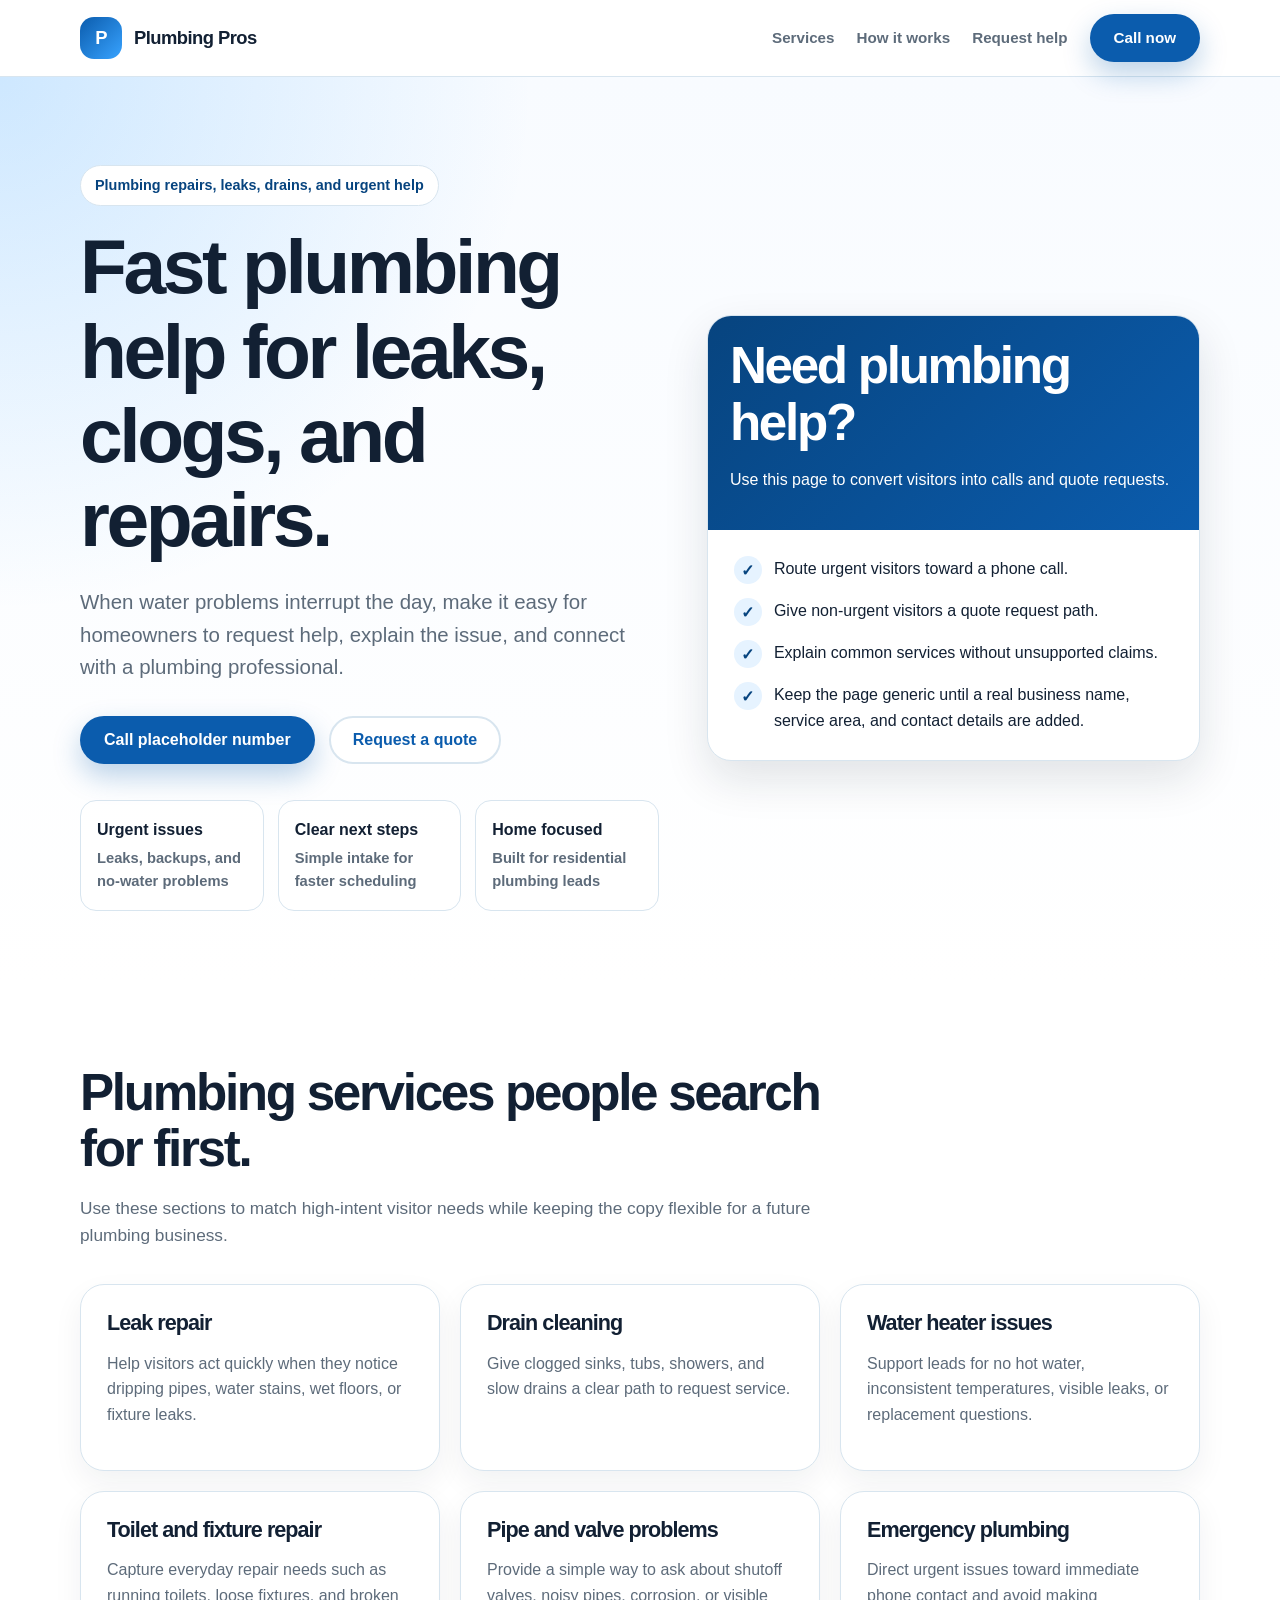
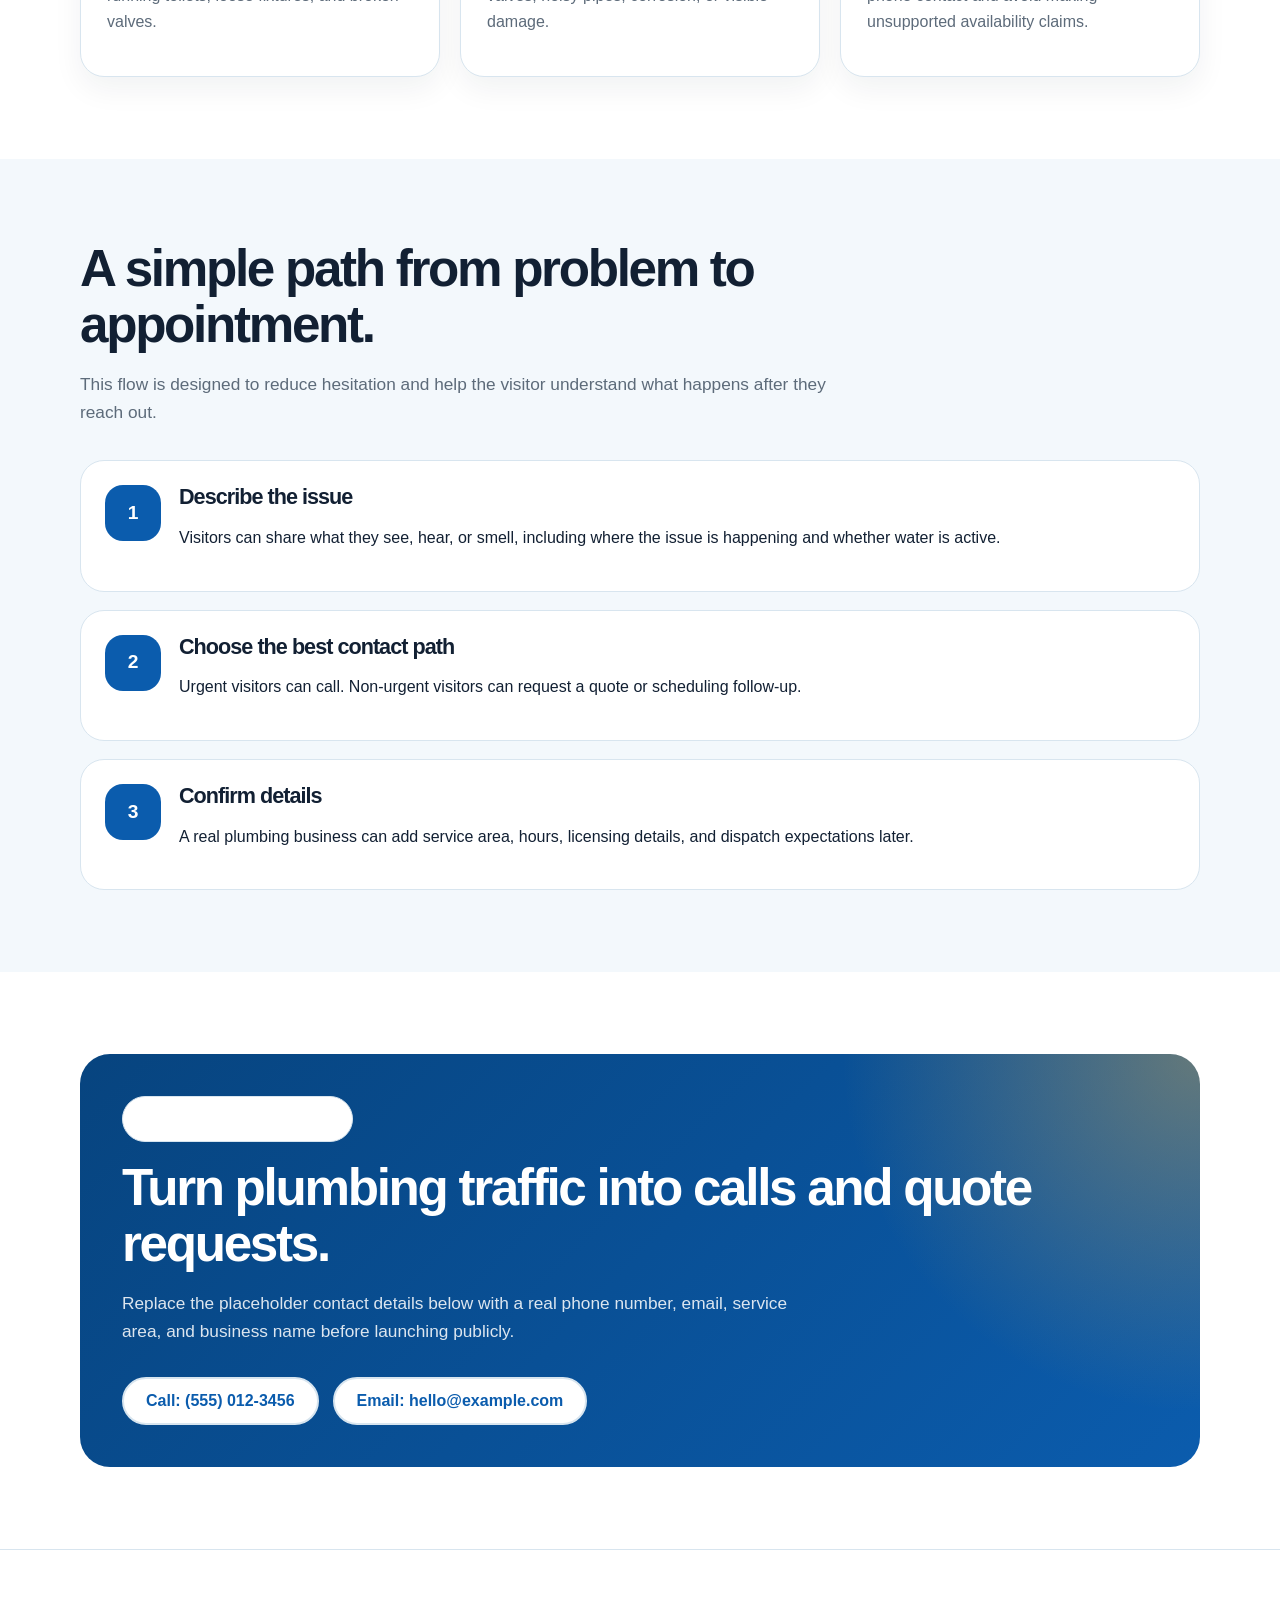
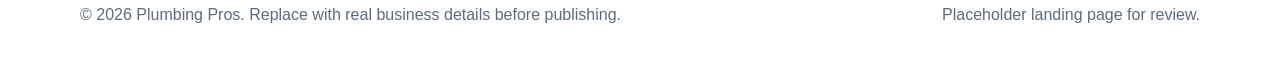
==== index.html @ f8a6c550 "Add root index.html redirect to plumbers-landing-page for GitHub Pages" ====
<!DOCTYPE html>
<html lang="en">
<head>
    <meta charset="UTF-8">
    <meta http-equiv="refresh" content="0; url=./plumbers-landing-page/">
    <title>Websites</title>
    <script>window.location.replace("./plumbers-landing-page/");</script>
</head>
<body>
    <p>Redirecting to <a href="./plumbers-landing-page/">plumbers-landing-page</a>...</p>
</body>
</html>
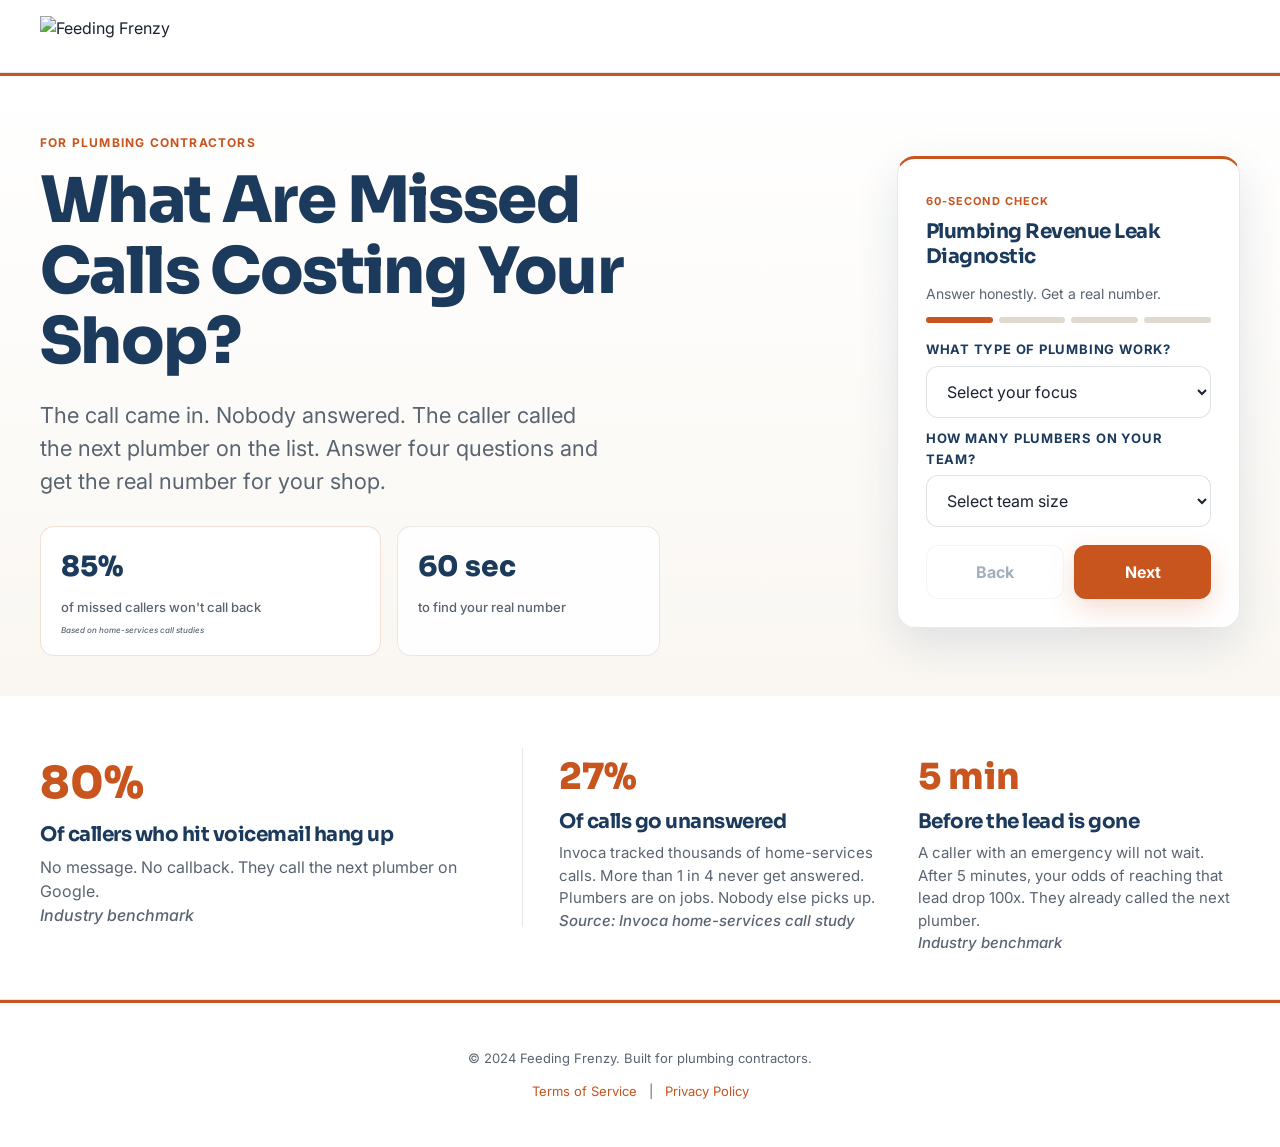
==== commit 6a06fef2: "Purge old files, upload Feeding Frenzy Revenue Leak Diagnostic and thank-you page" ====
--- a/index.html
+++ b/index.html
@@ -2,11 +2,11 @@
 <html lang="en">
 <head>
     <meta charset="UTF-8">
-    <meta http-equiv="refresh" content="0; url=./plumbers-landing-page/">
-    <title>Websites</title>
-    <script>window.location.replace("./plumbers-landing-page/");</script>
+    <meta http-equiv="refresh" content="0; url=./feeding-frenzy-revenue-leak-diagnostic-sample.html">
+    <title>Feeding Frenzy Revenue Leak Diagnostic</title>
+    <script>window.location.replace("./feeding-frenzy-revenue-leak-diagnostic-sample.html");</script>
 </head>
 <body>
-    <p>Redirecting to <a href="./plumbers-landing-page/">plumbers-landing-page</a>...</p>
+    <p>Redirecting to <a href="./feeding-frenzy-revenue-leak-diagnostic-sample.html">Revenue Leak Diagnostic</a>...</p>
 </body>
 </html>
